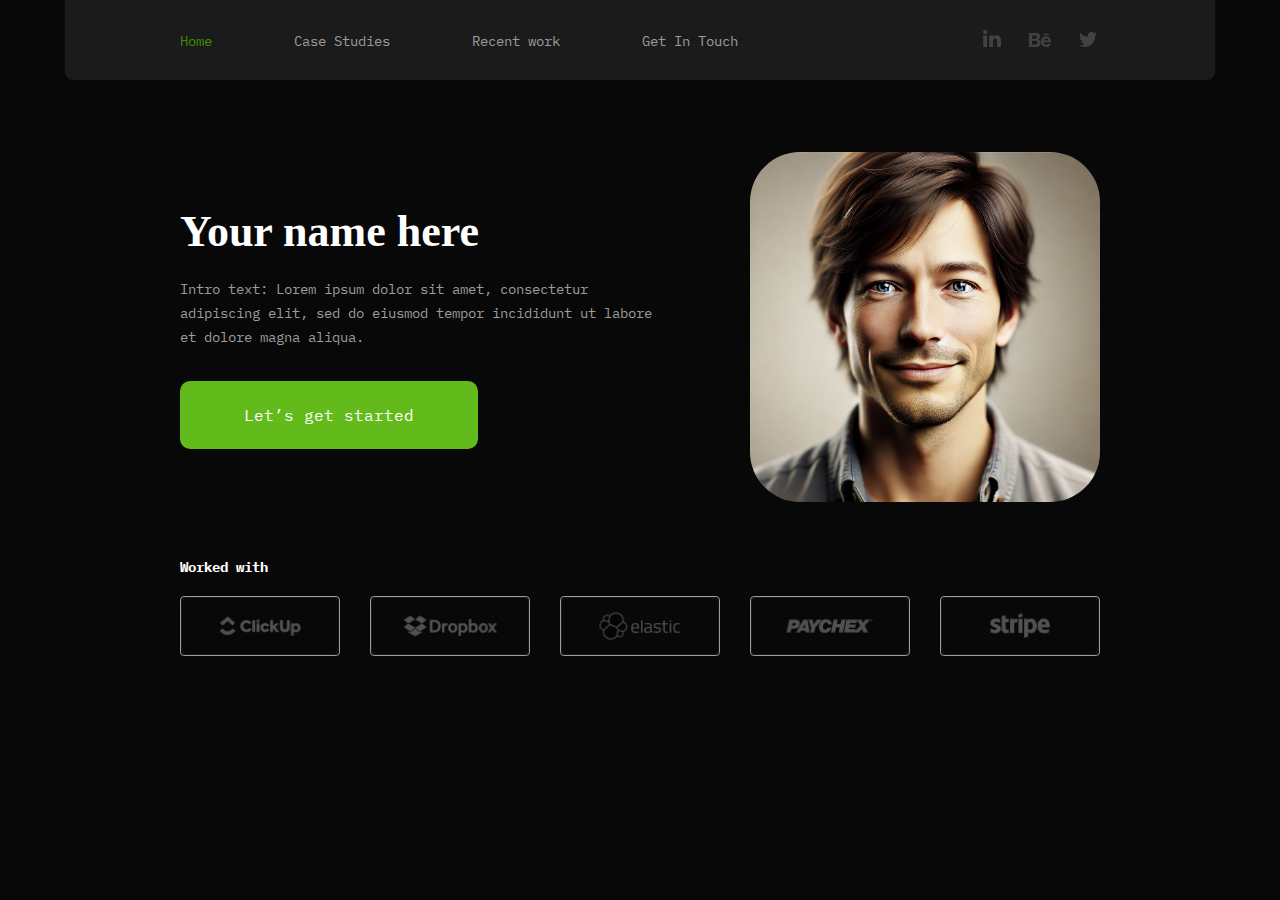
==== index.html @ a52c10e5 "img sorted" ====
<!DOCTYPE html>
<html lang="en">
  <head>
    <meta charset="UTF-8" />
    <meta name="viewport" content="width=device-width, initial-scale=1.0" />
    <title>Portfolio</title>
    <link rel="preconnect" href="https://fonts.googleapis.com" />
    <link rel="preconnect" href="https://fonts.gstatic.com" crossorigin />
    <link
      href="https://fonts.googleapis.com/css2?family=IBM+Plex+Mono:ital,wght@0,100;0,200;0,300;0,400;0,500;0,600;0,700;1,100;1,200;1,300;1,400;1,500;1,600;1,700&family=Raleway:ital,wght@0,100..900;1,100..900&display=swap"
      rel="stylesheet"
    />
    <link rel="stylesheet" href="./images/svg" />
    <link rel="stylesheet" href="./css/main.css" />
  </head>
  <body>
    <header class="noselect">
      <div class="container container--header">
        <nav class="header__navi">
          <a class="navi__item navi__item--active" href="">Home</a>
          <a class="navi__item" href="./case_studies.html">Case Studies</a>
          <a class="navi__item" href="./resent_work.html">Recent work</a>
          <a class="navi__item" id="modalNav">Get In Touch</a>
        </nav>
        <ul class="social__header">
          <li class="social__item">
            <a class="social__link" href="">
              <svg class="social__svg">
                <use href="./images/svg.svg#linkedin"></use>
              </svg>
            </a>
          </li>
          <li class="social__item">
            <a class="social__link" href="">
              <svg class="social__svg">
                <use href="./images/svg.svg#behance"></use>
              </svg>
            </a>
          </li>
          <li class="social__item">
            <a class="social__link" href="">
              <svg class="social__svg">
                <use href="./images/svg.svg#x"></use>
              </svg>
            </a>
          </li>
        </ul>
      </div>
    </header>
    <main>
      <section>
        <div class="container container--hero">
          <div class="hero__info">
            <h1 class="hero__title">Your name here</h1>
            <p class="hero__text">
              Intro text: Lorem ipsum dolor sit amet, consectetur adipiscing
              elit, sed do eiusmod tempor incididunt ut labore et dolore magna
              aliqua.
            </p>
            <button class="button hero__button">Let’s get started</button>
          </div>
          <img
            class="hero__img"
            src="./images/./portfolio/portfolio_pic.webp"
            alt="portfolio pictures"
          />
        </div>
      </section>
      <section class="partnerships">
        <div class="container container--partnerships">
          <h2 class="partnerships__title">Worked with</h2>
          <ul class="partnerships__list">
            <li class="partnerships__items">
              <a class="partnerships__link" href="">
                <img
                  class="partnerships__logos"
                  src="./images/partnerships_logos/Clickup.png"
                  alt="ClickUp"
                />
              </a>
            </li>
            <li class="partnerships__items">
              <a href="">
                <img
                  class="partnerships__logos"
                  src="./images/partnerships_logos/Dropbox.png"
                  alt="Dropbox"
                />
              </a>
            </li>
            <li class="partnerships__items">
              <a href="">
                <img
                  class="partnerships__logos"
                  src="./images/partnerships_logos/Elastic.png"
                  alt="Elastic"
                />
              </a>
            </li>
            <li class="partnerships__items">
              <a href="">
                <img
                  class="partnerships__logos"
                  src="./images/partnerships_logos/Paychex.png"
                  alt="Paychex"
                />
              </a>
            </li>
            <li class="partnerships__items">
              <a href="">
                <img
                  class="partnerships__logos"
                  src="./images/partnerships_logos/Stripe.png"
                  alt="Stripe"
                />
              </a>
            </li>
          </ul>
        </div>
      </section>
    </main>

    <div class="modal__backdrop noselect">
      <div class="modal__window">
        <button class="modal__close" id="modalClose">
          <svg class="modal__close__svg">
            <use href="./images/svg.svg#icon_close"></use>
          </svg>
        </button>
        <h2 class="modal__title">Get in Touch</h2>
        <form class="modal__form">
          <label class="modal__field" for="Name">
            <span class="modal__window__subtille">Name</span>

            <input
              class="modal__field__text"
              type="text"
              placeholder="please enter your name"
              required
            />
          </label>
          <label class="modal__field" for="Email">
            <span class="modal__window__subtille">Email</span>
            <input
              class="modal__field__text"
              type="email"
              placeholder="please enter your email"
              required
            />
          </label>
          <label class="modal__field" for="Mobile">
            <span class="modal__window__subtille">Mobile</span>
            <input
              class="modal__field__text"
              type="tel"
              pattern="[0-9]{3}-[0-9]{3}-[0-9]{4}"
              placeholder="please enter your mobil"
              required
            />
          </label>
          <label class="modal__field" for="Message">
            <span class="modal__window__subtille">Message</span>
            <textarea
              class="modal__field__message"
              name="Message"
              rows="5"
              placeholder="message"
            ></textarea>
          </label>

          <div class="modal__buttons">
            <button class="button modal__buttons__close" type="button">
              Close
            </button>
            <button class="button modal__buttons__submit" type="submit">
              Submit
              <svg class="submit__svg">
                <use href="./images/svg.svg#icon_submit"></use>
              </svg>
            </button>
          </div>
        </form>
      </div>
    </div>

    <script src="./js/modal-window.js"></script>
  </body>
</html>
---- css/main.css ----
* {
  font-family: var(--main-font);
  margin: 0;
  padding: 0;
  box-sizing: border-box;
}

body {
  background-color: #080808;
  margin: 0;
}

ol,
ul {
  margin: 0;
  padding: 0;
  list-style: none;
}

h1,
h2,
h3,
h4,
h5,
h6,
p {
  margin-top: 0;
  margin-bottom: 0;
}

img {
  display: block;
}

a {
  text-decoration: none;
}

main {
  display: flex;
  flex-direction: column;
  justify-content: flex-start;
  min-height: 100vh;
}

:root {
  --main-font: "IBM Plex Mono", regular;
  --greylish: #9c9c9c;
  --whitelish: #fff;
  --greenish: #3f8e00;
}

.button {
  font-size: 16px;
  color: var(--whitelish);
  background-color: #62ba1b;
  cursor: pointer;
  border-radius: 10px;
  border: none;
  padding: 24px 64px;
  transition: background-color 0, 3s, transform 0, 3s;
}
.button:hover {
  transform: scale(1.05);
  box-shadow: 0 4px 15px rgba(0, 0, 0, 0.3);
}

.modal__buttons__close {
  background-color: var(--greylish);
  padding: 12px 34px;
}

.modal__buttons__submit {
  padding: 12px 34px;
  margin-left: 20px;
}

.modal__close {
  position: absolute;
  top: 0;
  right: 0;
  margin-right: 20px;
  margin-top: 20px;
  background-color: transparent;
  width: 20px;
  height: 20px;
  cursor: pointer;
  line-height: 0;
  padding: 0;
  border: none;
}
.modal__close:hover {
  transform: scale(1.1);
}

header {
  position: fixed;
  background-color: #1b1b1b;
  border-radius: 0 0 8px 8px;
  padding: 26px 0 26px;
  width: 1150px;
  top: 0;
  left: 50%;
  transform: translateX(-50%);
}

.navi__item {
  color: var(--greylish);
  font-size: 14px;
  cursor: pointer;
}
.navi__item--active {
  color: var(--greenish);
}
.navi__item:hover, .navi__item:active {
  color: var(--greenish);
}
.navi__item:not(:last-child) {
  margin-right: 72px;
}

.social__header {
  display: flex;
  justify-content: center;
  align-items: center;
}

.social__item:not(:last-child) {
  margin-right: 24px;
}

.social__link {
  width: 100%;
  height: 100%;
}

.social__svg {
  width: 24px;
  height: 24px;
  fill: var(--greylish);
  opacity: 0.3;
}
.social__svg:hover {
  fill: var(--greenish);
  opacity: 1;
}

.hero__info {
  align-content: center;
  width: 492px;
}

.hero__title {
  font-family: "Relawey";
  font-size: 44px;
  color: #ffffff;
  margin-bottom: 20px;
}

.hero__text {
  font-size: 14px;
  line-height: 24px;
  color: var(--greylish);
  margin-bottom: 32px;
}

.hero__img {
  width: 350px;
  height: 350px;
  border-radius: 50px;
}

.partnerships__list {
  display: flex;
  margin: 0;
  padding: 0;
}

.partnerships__title {
  font-size: 14px;
  color: var(--whitelish);
  margin-bottom: 20px;
}

.partnerships__logos {
  width: 160px;
  height: 60px;
  border: 1px solid var(--greylish);
  border-radius: 4px;
}
.partnerships__logos:hover {
  border: 1px solid var(--greenish);
}

.partnerships__items {
  margin-right: 30px;
}
.partnerships__items:last-child {
  margin-right: 0px;
}

.experience__title {
  font-size: 34px;
  text-align: center;
  color: var(--whitelish);
  margin: 10px 0 24px;
}

.experience__box {
  display: flex;
  justify-content: space-between;
}

.experience__work {
  display: flex;
  flex-direction: column;
  width: 100%;
  padding: 24px 24px 40px 24px;
}

.work__title {
  font-family: "IBM Plex Mono";
  font-size: 24px;
  color: var(--whitelish);
  margin-bottom: 40px;
  padding-left: -4px;
}

.work__link {
  display: flex;
  justify-content: space-between;
  align-items: center;
  width: 100%;
  height: 20px;
  font-family: "IBM Plex Mono";
  font-size: 14px;
  line-height: 24px;
  color: var(--greylish);
}
.work__link:hover .work__link__span {
  color: var(--greenish);
}

.work__list:not(:last-child) {
  margin-bottom: 40px;
}

.work__link__span {
  padding-left: 8px;
  padding-right: 10px;
}

.work__line {
  flex-grow: 1;
  border-bottom: 0.5px dashed var(--whitelish);
  margin: 0 10px;
}

.experience__education {
  display: flex;
  flex-direction: column;
  width: 100%;
  padding: 24px 24px 40px 24px;
}

.education__title {
  font-family: "IBM Plex Mono";
  font-size: 24px;
  color: var(--whitelish);
  margin-bottom: 40px;
  padding-left: -4px;
}

.education__link {
  display: flex;
  justify-content: space-between;
  align-items: center;
  width: 100%;
  height: 20px;
  font-family: "IBM Plex Mono";
  font-size: 16px;
  line-height: 24px;
  color: var(--greylish);
}
.education__link:not(:last-child) {
  margin-bottom: 40px;
}
.education__link:hover .education__link__span {
  color: var(--greenish);
}

.education__list:not(:last-child) {
  margin-bottom: 40px;
}

.education__link__span {
  padding-left: 8px;
  padding-right: 10px;
}

.education__line {
  flex-grow: 1;
  border-bottom: 0.5px dashed var(--whitelish);
  margin: 0 10px;
}

.project__title {
  font-family: "Ralewey";
  display: flex;
  justify-content: center;
  font-size: 34px;
  color: #ffffff;
  margin-bottom: 24px;
}

.project__text {
  font-size: 14px;
  color: var(--greylish);
  text-align: center;
  width: 570px;
  margin: 0 auto;
  margin-bottom: 28px;
}

.project__info {
  position: relative;
  display: flex;
  justify-content: center;
  align-items: center;
}

.project_list {
  display: flex;
  justify-content: space-between;
  width: 760px;
  margin: 0 20px;
}

.project__scroll {
  border: none;
  cursor: pointer;
  background-color: transparent;
  width: 40px;
  height: 40px;
}
.project__scroll:hover {
  transform: scale(1.2);
}

.scroll_left__svg {
  width: 40px;
  height: 40px;
}

.scroll_left__link {
  width: 100%;
  height: 100%;
}

.project__card {
  border: 2px solid var(--greylish);
  border-radius: 12px;
}
.project__card:hover {
  transform: scale(1.05);
}

.card__img {
  width: 240px;
  height: 172px;
  border-radius: 10px;
}

.card__info {
  padding: 16px 0 12px;
  text-align: center;
}

.card__title {
  display: flex;
  justify-content: center;
  font-size: 20px;
  color: var(--whitelish);
  margin-bottom: 16px;
}

.card__link {
  font-size: 14px;
  color: var(--whitelish);
  background-color: var(--greenish);
  border: none;
  border-radius: 4px;
  cursor: pointer;
  width: 140px;
  padding: 10px 14px;
}
.card__link:hover {
  transform: scale(1.05);
}

.scroll_right__svg {
  width: 40px;
  height: 40px;
}

.scroll_right__link {
  width: 100%;
  height: 100%;
}

.modal__backdrop {
  position: fixed;
  top: 0;
  display: flex;
  justify-content: center;
  align-items: center;
  width: 100vw;
  height: 100vh;
  z-index: 100;
  overflow-y: auto;
  opacity: 0;
  visibility: hidden;
  transition: opacity 0.2s, visibility 0.2s;
  background-color: rgba(0, 0, 0, 0.2);
}

.open {
  visibility: visible;
  opacity: 1;
}

.modal__window {
  position: relative;
  width: 508px;
  padding: 24px 40px;
  background-color: #1b1b1b;
  border-radius: 20px;
  transform: scale(0);
  transition: transform ease-in-out 0.2s;
}

.open .modal__window {
  transform: scale(1);
}

.modal__title {
  font-family: "ralewey";
  font-size: 34px;
  color: var(--whitelish);
  text-align: center;
  margin-bottom: 8px;
}

.modal__close__svg {
  width: 20px;
  height: 20px;
}

.modal__form {
  display: flex;
  flex-direction: column;
}

.modal__field {
  display: flex;
  flex-direction: column;
  color: var(--greylish);
}
.modal__field:not(:last-child) {
  margin-bottom: 20px;
}

.modal__window__subtille {
  font-family: monospace;
  font-size: 12px;
  padding-left: 8px;
  padding-bottom: 4px;
}

.modal__field__text {
  background-color: var(--whitelish);
  border-radius: 10px;
  border: none;
  outline: none;
  padding: 10px 12px 10px;
}
.modal__field__text:focus {
  border: none;
  outline: none;
}
.modal__field__text::placeholder {
  font-family: monospace;
  font-size: 12px;
  border: none;
}

.modal__field__message {
  resize: none;
  overflow: hidden;
  border: none;
  outline: none;
  border-radius: 10px;
  padding-left: 12px;
  padding-top: 12px;
  min-height: 160px;
  overflow-y: auto;
}
.modal__field__message::placeholder {
  border: none;
  outline: none;
  font-family: monospace;
  font-size: 12px;
  color: var(--greylish);
}

.modal__buttons {
  display: flex;
  justify-content: flex-end;
}

.submit__svg {
  width: 5px;
  height: 10px;
}

.container {
  width: 960px;
  margin: 0 auto;
  padding: 0 20px;
}
.container--header {
  display: flex;
  justify-content: space-between;
  align-items: center;
}
.container--hero {
  display: flex;
  justify-content: space-between;
  padding-top: 152px;
}
.container--partnerships {
  padding-top: 56px;
}
.container--experience {
  display: flex;
  flex-direction: column;
  padding-top: 110px;
}
.container--project {
  display: flex;
  flex-direction: column;
  padding-top: 120px;
}

.noselect {
  -webkit-touch-callout: none; /* iOS Safari */
  -webkit-user-select: none; /* Safari */
  -khtml-user-select: none; /* Konqueror HTML */
  -moz-user-select: none; /* Old versions of Firefox */
  -ms-user-select: none; /* Internet Explorer/Edge */
  user-select: none; /* Non-prefixed version, currently
                 supported by Chrome, Edge, Opera and Firefox */
}/*# sourceMappingURL=main.css.map */
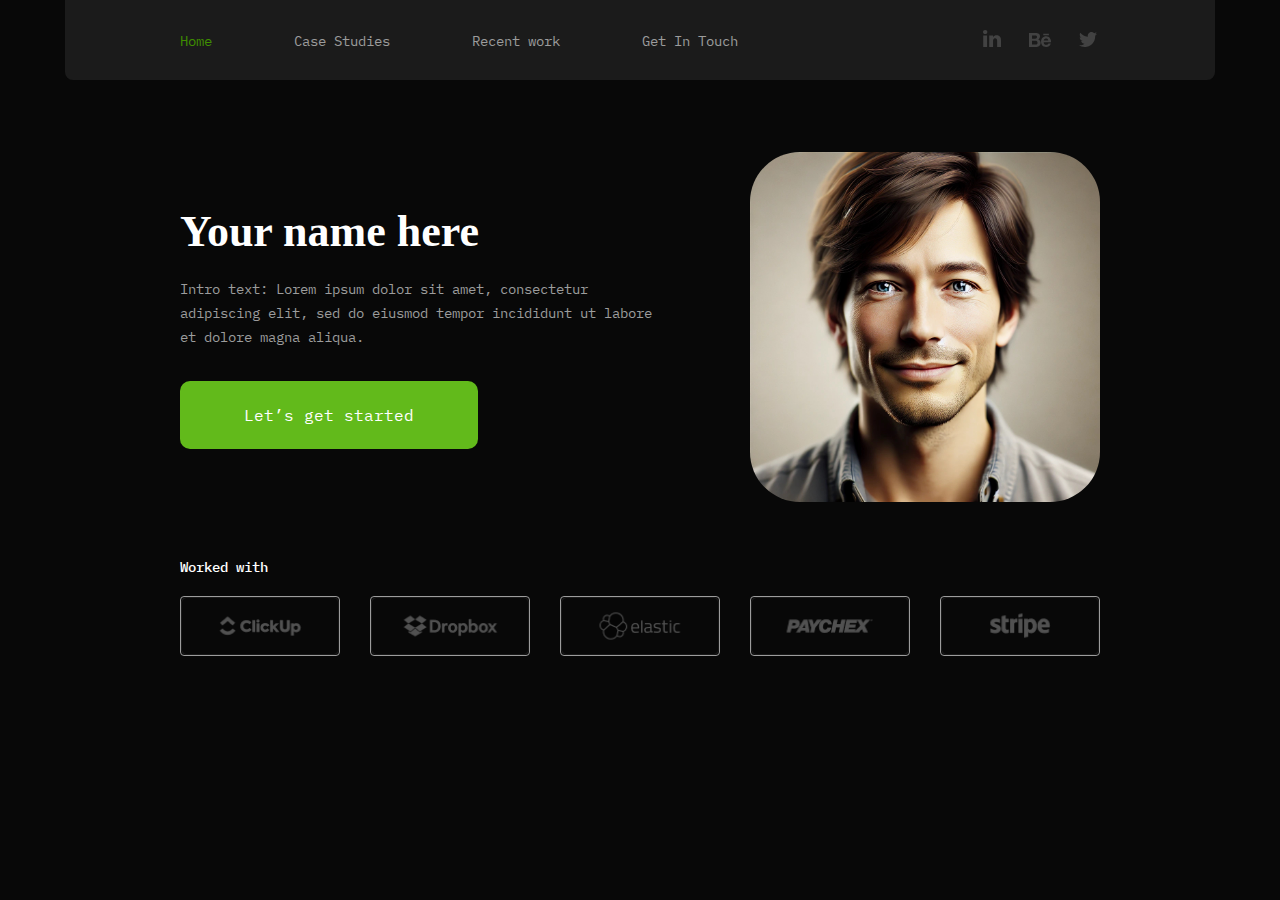
==== commit 02de2dca: "bug fixed" ====
--- a/index.html
+++ b/index.html
@@ -122,7 +122,7 @@
 
     <div class="modal__backdrop noselect">
       <div class="modal__window">
-        <button class="modal__close" id="modalClose">
+        <button class="modal__close__cross" id="modalClose">
           <svg class="modal__close__svg">
             <use href="./images/svg.svg#icon_close"></use>
           </svg>
@@ -174,7 +174,7 @@
             </button>
             <button class="button modal__buttons__submit" type="submit">
               Submit
-              <svg class="submit__svg">
+              <svg class="modal__buttons__submit__svg">
                 <use href="./images/svg.svg#icon_submit"></use>
               </svg>
             </button>
@@ -182,7 +182,6 @@
         </form>
       </div>
     </div>
-
-    <script src="./js/modal-window.js"></script>
   </body>
+  <script src="./js/modal-window.js"></script>
 </html>
--- a/css/main.css
+++ b/css/main.css
@@ -1,5 +1,5 @@
 * {
-  font-family: var(--main-font);
+  font-family: "IBM Plex Mono";
   margin: 0;
   padding: 0;
   box-sizing: border-box;
@@ -44,15 +44,16 @@
 }
 
 :root {
-  --main-font: "IBM Plex Mono", regular;
-  --greylish: #9c9c9c;
-  --whitelish: #fff;
+  --secondary-font: "Ralewey";
+  --greyish: #9c9c9c;
+  --whiteish: #fff;
   --greenish: #3f8e00;
 }
 
 .button {
   font-size: 16px;
-  color: var(--whitelish);
+  font-weight: 400;
+  color: var(--whiteish);
   background-color: #62ba1b;
   cursor: pointer;
   border-radius: 10px;
@@ -66,7 +67,7 @@
 }
 
 .modal__buttons__close {
-  background-color: var(--greylish);
+  background-color: var(--greyish);
   padding: 12px 34px;
 }
 
@@ -75,7 +76,7 @@
   margin-left: 20px;
 }
 
-.modal__close {
+.modal__close__cross {
   position: absolute;
   top: 0;
   right: 0;
@@ -89,7 +90,7 @@
   padding: 0;
   border: none;
 }
-.modal__close:hover {
+.modal__close__cross:hover {
   transform: scale(1.1);
 }
 
@@ -105,8 +106,9 @@
 }
 
 .navi__item {
-  color: var(--greylish);
+  color: var(--greyish);
   font-size: 14px;
+  font-weight: 400;
   cursor: pointer;
 }
 .navi__item--active {
@@ -124,20 +126,17 @@
   justify-content: center;
   align-items: center;
 }
-
 .social__item:not(:last-child) {
   margin-right: 24px;
 }
-
 .social__link {
   width: 100%;
   height: 100%;
 }
-
 .social__svg {
   width: 24px;
   height: 24px;
-  fill: var(--greylish);
+  fill: var(--greyish);
   opacity: 0.3;
 }
 .social__svg:hover {
@@ -149,21 +148,20 @@
   align-content: center;
   width: 492px;
 }
-
 .hero__title {
   font-family: "Relawey";
   font-size: 44px;
-  color: #ffffff;
+  font-weight: 700;
+  color: var(--whiteish);
   margin-bottom: 20px;
 }
-
 .hero__text {
   font-size: 14px;
+  font-weight: 400;
   line-height: 24px;
-  color: var(--greylish);
+  color: var(--greyish);
   margin-bottom: 32px;
 }
-
 .hero__img {
   width: 350px;
   height: 350px;
@@ -175,23 +173,21 @@
   margin: 0;
   padding: 0;
 }
-
 .partnerships__title {
   font-size: 14px;
-  color: var(--whitelish);
+  font-weight: 500;
+  color: var(--whiteish);
   margin-bottom: 20px;
 }
-
 .partnerships__logos {
   width: 160px;
   height: 60px;
-  border: 1px solid var(--greylish);
+  border: 1px solid var(--greyish);
   border-radius: 4px;
 }
 .partnerships__logos:hover {
   border: 1px solid var(--greenish);
 }
-
 .partnerships__items {
   margin-right: 30px;
 }
@@ -201,86 +197,79 @@
 
 .experience__title {
   font-size: 34px;
+  font-weight: 700;
   text-align: center;
-  color: var(--whitelish);
+  color: var(--whiteish);
   margin: 10px 0 24px;
 }
-
 .experience__box {
   display: flex;
   justify-content: space-between;
 }
-
 .experience__work {
   display: flex;
   flex-direction: column;
   width: 100%;
   padding: 24px 24px 40px 24px;
 }
+.experience__education {
+  display: flex;
+  flex-direction: column;
+  width: 100%;
+  padding: 24px 24px 40px 24px;
+}
 
 .work__title {
-  font-family: "IBM Plex Mono";
   font-size: 24px;
-  color: var(--whitelish);
+  font-weight: 500;
+  color: var(--whiteish);
   margin-bottom: 40px;
   padding-left: -4px;
 }
-
 .work__link {
   display: flex;
   justify-content: space-between;
   align-items: center;
   width: 100%;
   height: 20px;
-  font-family: "IBM Plex Mono";
+  font-weight: 400;
   font-size: 14px;
   line-height: 24px;
-  color: var(--greylish);
+  color: var(--greyish);
 }
 .work__link:hover .work__link__span {
   color: var(--greenish);
 }
-
 .work__list:not(:last-child) {
   margin-bottom: 40px;
 }
-
 .work__link__span {
   padding-left: 8px;
   padding-right: 10px;
 }
-
 .work__line {
   flex-grow: 1;
-  border-bottom: 0.5px dashed var(--whitelish);
+  border-bottom: 0.5px dashed var(--whiteish);
   margin: 0 10px;
 }
 
-.experience__education {
-  display: flex;
-  flex-direction: column;
-  width: 100%;
-  padding: 24px 24px 40px 24px;
-}
-
 .education__title {
-  font-family: "IBM Plex Mono";
   font-size: 24px;
-  color: var(--whitelish);
+  font-weight: 500;
+  color: var(--whiteish);
   margin-bottom: 40px;
   padding-left: -4px;
 }
-
 .education__link {
   display: flex;
   justify-content: space-between;
   align-items: center;
   width: 100%;
   height: 20px;
-  font-family: "IBM Plex Mono";
+  font-weight: 400;
   font-size: 16px;
   line-height: 24px;
-  color: var(--greylish);
+  color: var(--greyish);
 }
 .education__link:not(:last-child) {
   margin-bottom: 40px;
@@ -288,54 +277,49 @@
 .education__link:hover .education__link__span {
   color: var(--greenish);
 }
-
 .education__list:not(:last-child) {
   margin-bottom: 40px;
 }
-
 .education__link__span {
   padding-left: 8px;
   padding-right: 10px;
 }
-
 .education__line {
   flex-grow: 1;
-  border-bottom: 0.5px dashed var(--whitelish);
+  border-bottom: 0.5px dashed var(--whiteish);
   margin: 0 10px;
 }
 
 .project__title {
-  font-family: "Ralewey";
+  font-family: var(--secondary-fon);
   display: flex;
   justify-content: center;
   font-size: 34px;
-  color: #ffffff;
+  font-weight: 500;
+  color: var(--whiteish);
   margin-bottom: 24px;
 }
-
 .project__text {
   font-size: 14px;
-  color: var(--greylish);
+  font-weight: 400;
+  color: var(--greyish);
   text-align: center;
   width: 570px;
   margin: 0 auto;
   margin-bottom: 28px;
 }
-
 .project__info {
   position: relative;
   display: flex;
   justify-content: center;
   align-items: center;
 }
-
 .project_list {
   display: flex;
   justify-content: space-between;
   width: 760px;
   margin: 0 20px;
 }
-
 .project__scroll {
   border: none;
   cursor: pointer;
@@ -346,47 +330,34 @@
 .project__scroll:hover {
   transform: scale(1.2);
 }
-
-.scroll_left__svg {
-  width: 40px;
-  height: 40px;
-}
-
-.scroll_left__link {
-  width: 100%;
-  height: 100%;
-}
-
 .project__card {
-  border: 2px solid var(--greylish);
+  border: 2px solid var(--greyish);
   border-radius: 12px;
 }
 .project__card:hover {
   transform: scale(1.05);
 }
-
-.card__img {
+.project__card__img {
   width: 240px;
   height: 172px;
   border-radius: 10px;
 }
-
-.card__info {
+.project__card__info {
   padding: 16px 0 12px;
   text-align: center;
 }
-
-.card__title {
+.project__card__title {
   display: flex;
   justify-content: center;
   font-size: 20px;
-  color: var(--whitelish);
+  font-weight: 500;
+  color: var(--whiteish);
   margin-bottom: 16px;
 }
-
-.card__link {
+.project__card__link {
   font-size: 14px;
-  color: var(--whitelish);
+  font-weight: 400;
+  color: var(--whiteish);
   background-color: var(--greenish);
   border: none;
   border-radius: 4px;
@@ -394,18 +365,16 @@
   width: 140px;
   padding: 10px 14px;
 }
-.card__link:hover {
+.project__card__link:hover {
   transform: scale(1.05);
 }
-
-.scroll_right__svg {
+.project__scroll {
+  width: 100%;
+  height: 100%;
+}
+.project__scroll__svg {
   width: 40px;
   height: 40px;
-}
-
-.scroll_right__link {
-  width: 100%;
-  height: 100%;
 }
 
 .modal__backdrop {
@@ -423,12 +392,6 @@
   transition: opacity 0.2s, visibility 0.2s;
   background-color: rgba(0, 0, 0, 0.2);
 }
-
-.open {
-  visibility: visible;
-  opacity: 1;
-}
-
 .modal__window {
   position: relative;
   width: 508px;
@@ -438,47 +401,39 @@
   transform: scale(0);
   transition: transform ease-in-out 0.2s;
 }
-
-.open .modal__window {
-  transform: scale(1);
-}
-
 .modal__title {
-  font-family: "ralewey";
+  font-family: var(--secondary-font);
   font-size: 34px;
-  color: var(--whitelish);
+  font-weight: 500;
+  color: var(--whiteish);
   text-align: center;
   margin-bottom: 8px;
 }
-
 .modal__close__svg {
   width: 20px;
   height: 20px;
 }
-
 .modal__form {
   display: flex;
   flex-direction: column;
 }
-
 .modal__field {
   display: flex;
   flex-direction: column;
-  color: var(--greylish);
+  color: var(--greyish);
 }
 .modal__field:not(:last-child) {
   margin-bottom: 20px;
 }
-
 .modal__window__subtille {
   font-family: monospace;
   font-size: 12px;
+  font-weight: 500;
   padding-left: 8px;
   padding-bottom: 4px;
 }
-
 .modal__field__text {
-  background-color: var(--whitelish);
+  background-color: var(--whiteish);
   border-radius: 10px;
   border: none;
   outline: none;
@@ -491,9 +446,9 @@
 .modal__field__text::placeholder {
   font-family: monospace;
   font-size: 12px;
-  border: none;
-}
-
+  font-weight: 400;
+  border: none;
+}
 .modal__field__message {
   resize: none;
   overflow: hidden;
@@ -510,17 +465,19 @@
   outline: none;
   font-family: monospace;
   font-size: 12px;
-  color: var(--greylish);
-}
-
+  font-weight: 400;
+  color: var(--greyish);
+}
 .modal__buttons {
   display: flex;
   justify-content: flex-end;
 }
-
-.submit__svg {
+.modal__buttons__submit__svg {
   width: 5px;
   height: 10px;
+}
+.is-open .modal__window {
+  transform: scale(1);
 }
 
 .container {
@@ -560,4 +517,9 @@
   -ms-user-select: none; /* Internet Explorer/Edge */
   user-select: none; /* Non-prefixed version, currently
                  supported by Chrome, Edge, Opera and Firefox */
+}
+
+.is-open {
+  visibility: visible;
+  opacity: 1;
 }/*# sourceMappingURL=main.css.map */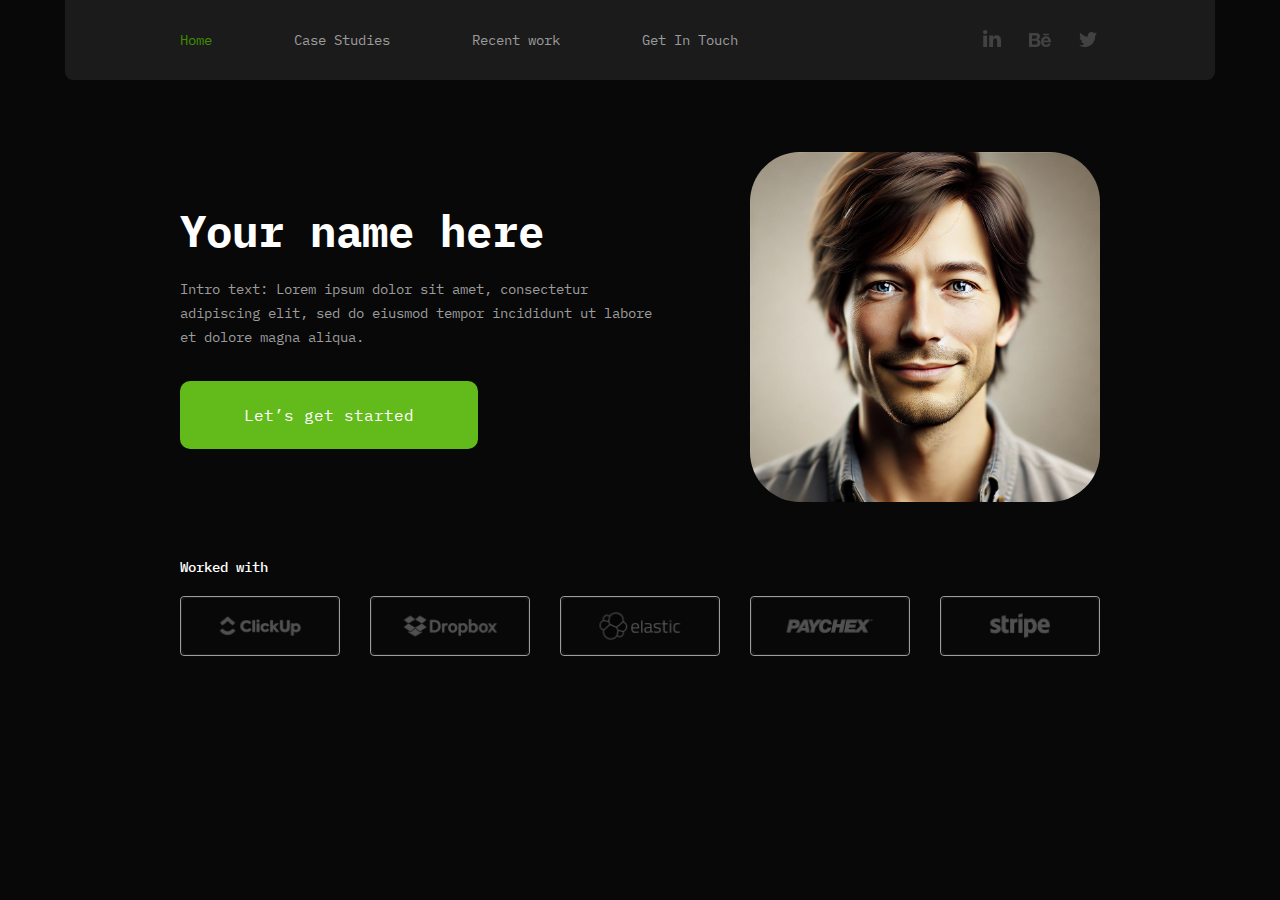
==== commit 33c1c1b9: "modalcross fixed" ====
--- a/index.html
+++ b/index.html
@@ -122,8 +122,8 @@
 
     <div class="modal__backdrop noselect">
       <div class="modal__window">
-        <button class="modal__close__cross" id="modalClose">
-          <svg class="modal__close__svg">
+        <button class="modal__cross" id="modalClose">
+          <svg class="modal__cross__svg">
             <use href="./images/svg.svg#icon_close"></use>
           </svg>
         </button>
--- a/css/main.css
+++ b/css/main.css
@@ -50,6 +50,24 @@
   --greenish: #3f8e00;
 }
 
+.project__card__img--project1 {
+  width: 240px;
+  height: 172px;
+  border-radius: 10px;
+}
+
+.project__card__img--project2 {
+  width: 240px;
+  height: 172px;
+  border-radius: 10px;
+}
+
+.project__card__img--project3 {
+  width: 240px;
+  height: 172px;
+  border-radius: 10px;
+}
+
 .button {
   font-size: 16px;
   font-weight: 400;
@@ -76,7 +94,7 @@
   margin-left: 20px;
 }
 
-.modal__close__cross {
+.modal__cross {
   position: absolute;
   top: 0;
   right: 0;
@@ -90,7 +108,7 @@
   padding: 0;
   border: none;
 }
-.modal__close__cross:hover {
+.modal__cross:hover {
   transform: scale(1.1);
 }
 
@@ -109,6 +127,7 @@
   color: var(--greyish);
   font-size: 14px;
   font-weight: 400;
+  line-height: 24px;
   cursor: pointer;
 }
 .navi__item--active {
@@ -149,15 +168,19 @@
   width: 492px;
 }
 .hero__title {
-  font-family: "Relawey";
+  font-family: var(--secodary-font);
   font-size: 44px;
   font-weight: 700;
+  line-height: 52px;
+  font-size: 44px;
+  font-weight: 700;
   color: var(--whiteish);
   margin-bottom: 20px;
 }
 .hero__text {
   font-size: 14px;
   font-weight: 400;
+  line-height: 24px;
   line-height: 24px;
   color: var(--greyish);
   margin-bottom: 32px;
@@ -176,6 +199,7 @@
 .partnerships__title {
   font-size: 14px;
   font-weight: 500;
+  line-height: 18px;
   color: var(--whiteish);
   margin-bottom: 20px;
 }
@@ -198,6 +222,7 @@
 .experience__title {
   font-size: 34px;
   font-weight: 700;
+  line-height: 52px;
   text-align: center;
   color: var(--whiteish);
   margin: 10px 0 24px;
@@ -220,6 +245,9 @@
 }
 
 .work__title {
+  font-size: 24px;
+  font-weight: 500;
+  line-height: 18px;
   font-size: 24px;
   font-weight: 500;
   color: var(--whiteish);
@@ -232,6 +260,9 @@
   align-items: center;
   width: 100%;
   height: 20px;
+  font-size: 14px;
+  font-weight: 400;
+  line-height: 24px;
   font-weight: 400;
   font-size: 14px;
   line-height: 24px;
@@ -256,6 +287,7 @@
 .education__title {
   font-size: 24px;
   font-weight: 500;
+  line-height: 18px;
   color: var(--whiteish);
   margin-bottom: 40px;
   padding-left: -4px;
@@ -266,8 +298,9 @@
   align-items: center;
   width: 100%;
   height: 20px;
-  font-weight: 400;
-  font-size: 16px;
+  font-size: 14px;
+  font-weight: 400;
+  line-height: 24px;
   line-height: 24px;
   color: var(--greyish);
 }
@@ -296,12 +329,14 @@
   justify-content: center;
   font-size: 34px;
   font-weight: 500;
+  line-height: 52px;
   color: var(--whiteish);
   margin-bottom: 24px;
 }
 .project__text {
   font-size: 14px;
   font-weight: 400;
+  line-height: 24px;
   color: var(--greyish);
   text-align: center;
   width: 570px;
@@ -311,10 +346,10 @@
 .project__info {
   position: relative;
   display: flex;
-  justify-content: center;
+  justify-content: space-between;
   align-items: center;
 }
-.project_list {
+.project__list {
   display: flex;
   justify-content: space-between;
   width: 760px;
@@ -330,6 +365,10 @@
 .project__scroll:hover {
   transform: scale(1.2);
 }
+.project__scroll__svg {
+  width: 40px;
+  height: 40px;
+}
 .project__card {
   border: 2px solid var(--greyish);
   border-radius: 12px;
@@ -337,11 +376,6 @@
 .project__card:hover {
   transform: scale(1.05);
 }
-.project__card__img {
-  width: 240px;
-  height: 172px;
-  border-radius: 10px;
-}
 .project__card__info {
   padding: 16px 0 12px;
   text-align: center;
@@ -351,12 +385,14 @@
   justify-content: center;
   font-size: 20px;
   font-weight: 500;
+  line-height: 18px;
   color: var(--whiteish);
   margin-bottom: 16px;
 }
 .project__card__link {
   font-size: 14px;
   font-weight: 400;
+  line-height: 24px;
   color: var(--whiteish);
   background-color: var(--greenish);
   border: none;
@@ -367,14 +403,6 @@
 }
 .project__card__link:hover {
   transform: scale(1.05);
-}
-.project__scroll {
-  width: 100%;
-  height: 100%;
-}
-.project__scroll__svg {
-  width: 40px;
-  height: 40px;
 }
 
 .modal__backdrop {
@@ -405,11 +433,12 @@
   font-family: var(--secondary-font);
   font-size: 34px;
   font-weight: 500;
+  line-height: 32px;
   color: var(--whiteish);
   text-align: center;
   margin-bottom: 8px;
 }
-.modal__close__svg {
+.modal__cross__svg {
   width: 20px;
   height: 20px;
 }
@@ -429,6 +458,7 @@
   font-family: monospace;
   font-size: 12px;
   font-weight: 500;
+  line-height: 18px;
   padding-left: 8px;
   padding-bottom: 4px;
 }
@@ -445,8 +475,9 @@
 }
 .modal__field__text::placeholder {
   font-family: monospace;
-  font-size: 12px;
-  font-weight: 400;
+  font-size: 14px;
+  font-weight: 400;
+  line-height: 18px;
   border: none;
 }
 .modal__field__message {
@@ -464,8 +495,9 @@
   border: none;
   outline: none;
   font-family: monospace;
-  font-size: 12px;
-  font-weight: 400;
+  font-size: 14px;
+  font-weight: 400;
+  line-height: 18px;
   color: var(--greyish);
 }
 .modal__buttons {
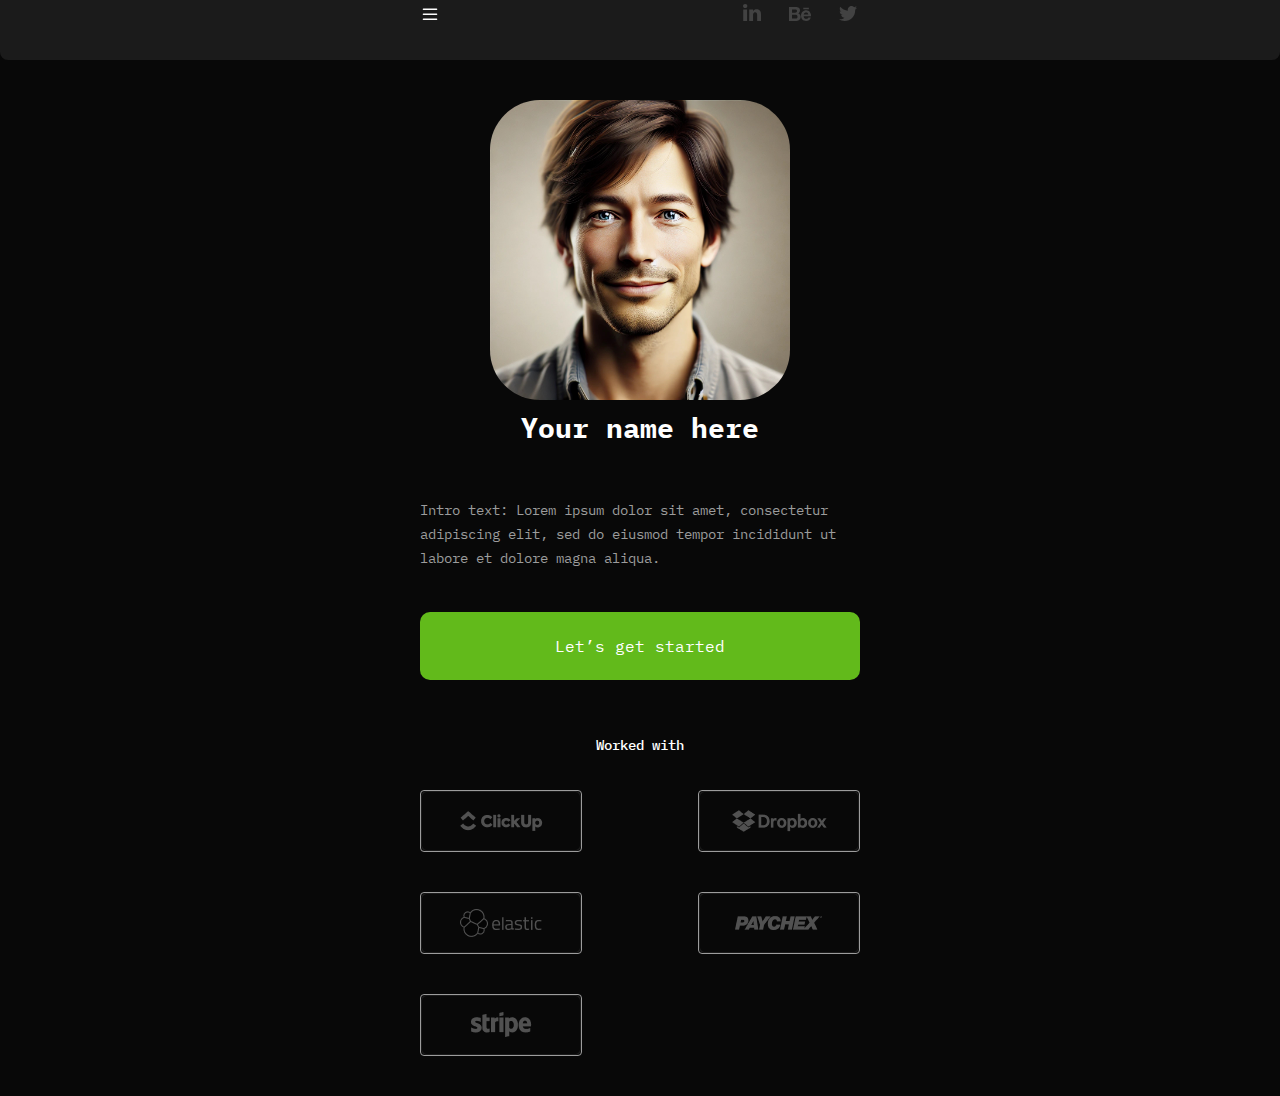
==== commit 2eacc514: "mobile" ====
--- a/index.html
+++ b/index.html
@@ -16,12 +16,18 @@
   <body>
     <header class="noselect">
       <div class="container container--header">
+        <button class="burger">
+          <svg class="burger__icon">
+            <use href="./images/svg.svg#menu_burger"></use>
+          </svg>
+        </button>
         <nav class="header__navi">
           <a class="navi__item navi__item--active" href="">Home</a>
           <a class="navi__item" href="./case_studies.html">Case Studies</a>
           <a class="navi__item" href="./resent_work.html">Recent work</a>
           <a class="navi__item" id="modalNav">Get In Touch</a>
         </nav>
+        <!-- <button id="themetoggle" class="theme-light">Theme Light</button> -->
         <ul class="social__header">
           <li class="social__item">
             <a class="social__link" href="">
@@ -184,4 +190,5 @@
     </div>
   </body>
   <script src="./js/modal-window.js"></script>
+  <script src="./js/theme.js"></script>
 </html>
--- a/css/main.css
+++ b/css/main.css
@@ -1,5 +1,5 @@
 * {
-  font-family: "IBM Plex Mono";
+  font-family: var(--main-font);
   margin: 0;
   padding: 0;
   box-sizing: border-box;
@@ -44,10 +44,12 @@
 }
 
 :root {
+  --main-font: "IBM Plex Mono";
   --secondary-font: "Ralewey";
   --greyish: #9c9c9c;
   --whiteish: #fff;
   --greenish: #3f8e00;
+  color-scheme: light;
 }
 
 .project__card__img--project1 {
@@ -113,44 +115,35 @@
 }
 
 header {
-  position: fixed;
+  height: 60px;
   background-color: #1b1b1b;
   border-radius: 0 0 8px 8px;
-  padding: 26px 0 26px;
-  width: 1150px;
-  top: 0;
-  left: 50%;
-  transform: translateX(-50%);
-}
-
-.navi__item {
-  color: var(--greyish);
-  font-size: 14px;
-  font-weight: 400;
-  line-height: 24px;
-  cursor: pointer;
-}
-.navi__item--active {
+}
+
+.header__navi {
+  display: none;
+}
+
+.burger {
+  background-color: transparent;
+  border: none;
+  width: 20px;
+  height: 20px;
+}
+.burger:hover, .burger:active {
   color: var(--greenish);
 }
-.navi__item:hover, .navi__item:active {
-  color: var(--greenish);
-}
-.navi__item:not(:last-child) {
-  margin-right: 72px;
+.burger__icon {
+  width: 20px;
+  height: 20px;
 }
 
 .social__header {
   display: flex;
-  justify-content: center;
   align-items: center;
 }
 .social__item:not(:last-child) {
   margin-right: 24px;
-}
-.social__link {
-  width: 100%;
-  height: 100%;
 }
 .social__svg {
   width: 24px;
@@ -164,18 +157,19 @@
 }
 
 .hero__info {
-  align-content: center;
-  width: 492px;
+  display: flex;
+  flex-direction: column;
+  justify-content: space-between;
+  order: 2;
+  height: 280px;
 }
 .hero__title {
+  text-align: center;
   font-family: var(--secodary-font);
-  font-size: 44px;
+  font-size: 28px;
   font-weight: 700;
-  line-height: 52px;
-  font-size: 44px;
-  font-weight: 700;
-  color: var(--whiteish);
-  margin-bottom: 20px;
+  line-height: 55px;
+  color: var(--whiteish);
 }
 .hero__text {
   font-size: 14px;
@@ -183,40 +177,42 @@
   line-height: 24px;
   line-height: 24px;
   color: var(--greyish);
-  margin-bottom: 32px;
 }
 .hero__img {
-  width: 350px;
-  height: 350px;
+  margin: 0 auto;
+  order: 1;
+  width: 300px;
+  height: 300px;
   border-radius: 50px;
 }
 
+.partnerships__title {
+  font-size: 14px;
+  font-weight: 500;
+  line-height: 18px;
+  color: var(--whiteish);
+  text-align: center;
+  margin-bottom: 36px;
+}
 .partnerships__list {
   display: flex;
-  margin: 0;
+  flex-wrap: wrap;
+  justify-content: space-between;
   padding: 0;
-}
-.partnerships__title {
-  font-size: 14px;
-  font-weight: 500;
-  line-height: 18px;
-  color: var(--whiteish);
-  margin-bottom: 20px;
+  margin-bottom: 40px;
+}
+.partnerships__items {
+  margin-bottom: 40px;
+}
+.partnerships__items:nth-last-child(-n+2) {
+  margin-bottom: 0;
 }
 .partnerships__logos {
-  width: 160px;
-  height: 60px;
   border: 1px solid var(--greyish);
   border-radius: 4px;
 }
 .partnerships__logos:hover {
   border: 1px solid var(--greenish);
-}
-.partnerships__items {
-  margin-right: 30px;
-}
-.partnerships__items:last-child {
-  margin-right: 0px;
 }
 
 .experience__title {
@@ -513,34 +509,36 @@
 }
 
 .container {
-  width: 960px;
+  max-width: 480px;
   margin: 0 auto;
   padding: 0 20px;
 }
+.container--hero {
+  display: flex;
+  flex-direction: column;
+  padding-top: 40px;
+}
 .container--header {
   display: flex;
   justify-content: space-between;
   align-items: center;
-}
-.container--hero {
-  display: flex;
-  justify-content: space-between;
-  padding-top: 152px;
 }
 .container--partnerships {
   padding-top: 56px;
 }
-.container--experience {
-  display: flex;
-  flex-direction: column;
-  padding-top: 110px;
-}
-.container--project {
-  display: flex;
-  flex-direction: column;
-  padding-top: 120px;
-}
-
+
+@media screen and (min-width: 768px) {
+  .container {
+    width: 768px;
+    margin: 0 auto;
+  }
+}
+@media screen and (min-width: 1200px) {
+  .container {
+    width: 1200px;
+    margin: 0 auto;
+  }
+}
 .noselect {
   -webkit-touch-callout: none; /* iOS Safari */
   -webkit-user-select: none; /* Safari */
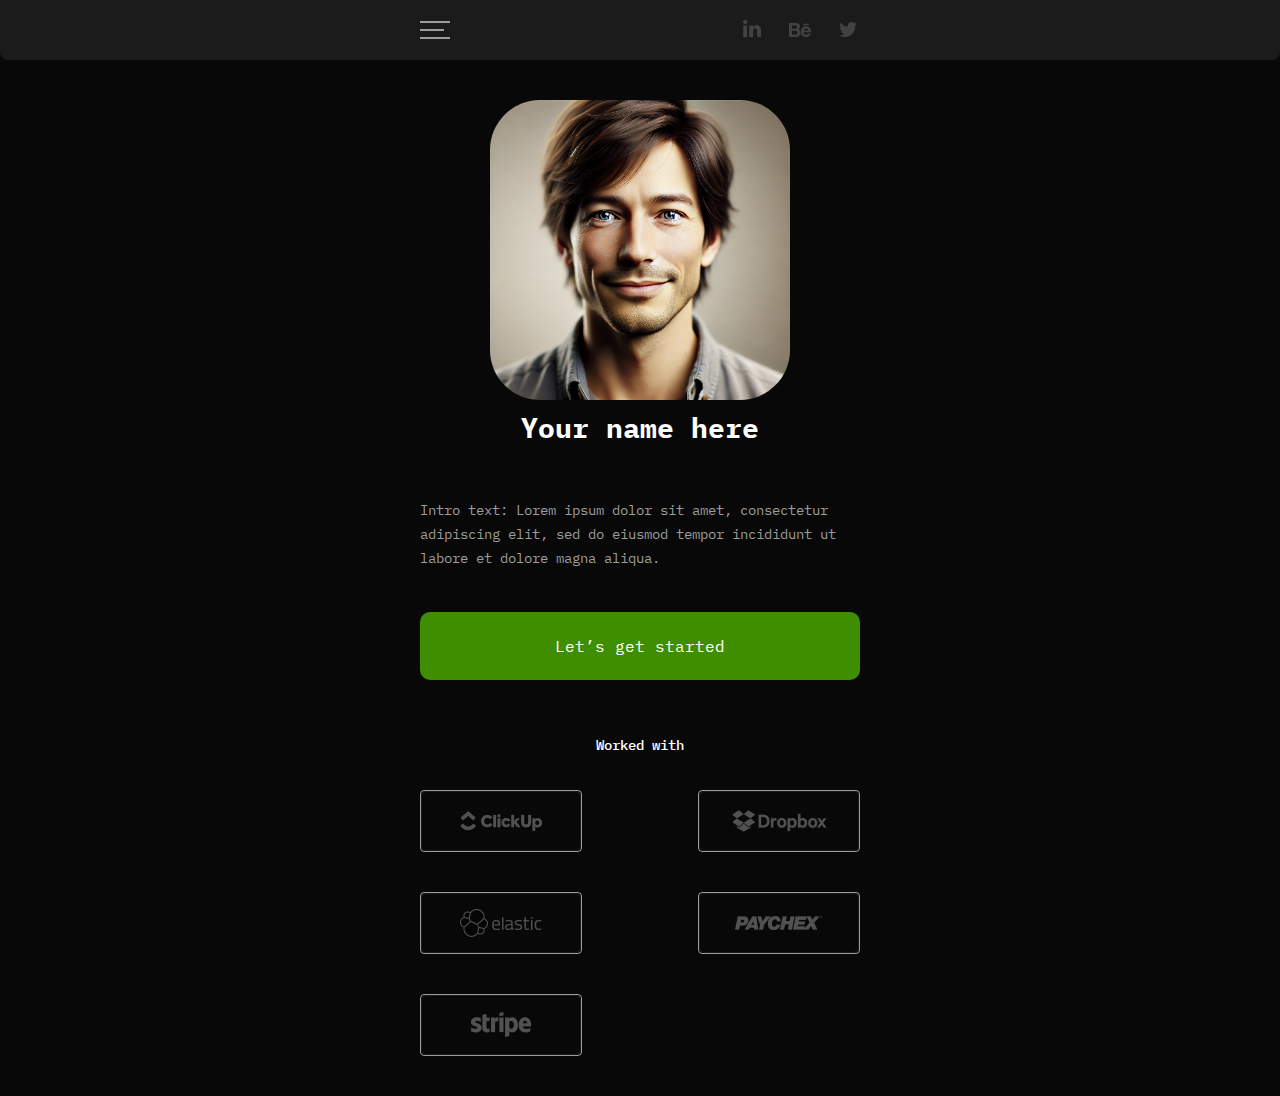
==== commit 22d9a4ca: "mobile done" ====
--- a/index.html
+++ b/index.html
@@ -1,194 +1,253 @@
 <!DOCTYPE html>
 <html lang="en">
-  <head>
-    <meta charset="UTF-8" />
-    <meta name="viewport" content="width=device-width, initial-scale=1.0" />
-    <title>Portfolio</title>
-    <link rel="preconnect" href="https://fonts.googleapis.com" />
-    <link rel="preconnect" href="https://fonts.gstatic.com" crossorigin />
-    <link
-      href="https://fonts.googleapis.com/css2?family=IBM+Plex+Mono:ital,wght@0,100;0,200;0,300;0,400;0,500;0,600;0,700;1,100;1,200;1,300;1,400;1,500;1,600;1,700&family=Raleway:ital,wght@0,100..900;1,100..900&display=swap"
-      rel="stylesheet"
-    />
-    <link rel="stylesheet" href="./images/svg" />
-    <link rel="stylesheet" href="./css/main.css" />
-  </head>
-  <body>
-    <header class="noselect">
-      <div class="container container--header">
-        <button class="burger">
-          <svg class="burger__icon">
-            <use href="./images/svg.svg#menu_burger"></use>
-          </svg>
-        </button>
-        <nav class="header__navi">
-          <a class="navi__item navi__item--active" href="">Home</a>
-          <a class="navi__item" href="./case_studies.html">Case Studies</a>
-          <a class="navi__item" href="./resent_work.html">Recent work</a>
-          <a class="navi__item" id="modalNav">Get In Touch</a>
-        </nav>
-        <!-- <button id="themetoggle" class="theme-light">Theme Light</button> -->
-        <ul class="social__header">
-          <li class="social__item">
-            <a class="social__link" href="">
-              <svg class="social__svg">
-                <use href="./images/svg.svg#linkedin"></use>
-              </svg>
-            </a>
-          </li>
-          <li class="social__item">
-            <a class="social__link" href="">
-              <svg class="social__svg">
-                <use href="./images/svg.svg#behance"></use>
-              </svg>
-            </a>
-          </li>
-          <li class="social__item">
-            <a class="social__link" href="">
-              <svg class="social__svg">
-                <use href="./images/svg.svg#x"></use>
-              </svg>
-            </a>
-          </li>
-        </ul>
-      </div>
-    </header>
-    <main>
-      <section>
-        <div class="container container--hero">
-          <div class="hero__info">
-            <h1 class="hero__title">Your name here</h1>
-            <p class="hero__text">
-              Intro text: Lorem ipsum dolor sit amet, consectetur adipiscing
-              elit, sed do eiusmod tempor incididunt ut labore et dolore magna
-              aliqua.
-            </p>
-            <button class="button hero__button">Let’s get started</button>
-          </div>
-          <img
-            class="hero__img"
-            src="./images/./portfolio/portfolio_pic.webp"
-            alt="portfolio pictures"
-          />
-        </div>
-      </section>
-      <section class="partnerships">
-        <div class="container container--partnerships">
-          <h2 class="partnerships__title">Worked with</h2>
-          <ul class="partnerships__list">
-            <li class="partnerships__items">
-              <a class="partnerships__link" href="">
-                <img
-                  class="partnerships__logos"
-                  src="./images/partnerships_logos/Clickup.png"
-                  alt="ClickUp"
-                />
-              </a>
-            </li>
-            <li class="partnerships__items">
-              <a href="">
-                <img
-                  class="partnerships__logos"
-                  src="./images/partnerships_logos/Dropbox.png"
-                  alt="Dropbox"
-                />
-              </a>
-            </li>
-            <li class="partnerships__items">
-              <a href="">
-                <img
-                  class="partnerships__logos"
-                  src="./images/partnerships_logos/Elastic.png"
-                  alt="Elastic"
-                />
-              </a>
-            </li>
-            <li class="partnerships__items">
-              <a href="">
-                <img
-                  class="partnerships__logos"
-                  src="./images/partnerships_logos/Paychex.png"
-                  alt="Paychex"
-                />
-              </a>
-            </li>
-            <li class="partnerships__items">
-              <a href="">
-                <img
-                  class="partnerships__logos"
-                  src="./images/partnerships_logos/Stripe.png"
-                  alt="Stripe"
-                />
-              </a>
-            </li>
-          </ul>
-        </div>
-      </section>
-    </main>
-
-    <div class="modal__backdrop noselect">
-      <div class="modal__window">
-        <button class="modal__cross" id="modalClose">
-          <svg class="modal__cross__svg">
-            <use href="./images/svg.svg#icon_close"></use>
-          </svg>
-        </button>
-        <h2 class="modal__title">Get in Touch</h2>
-        <form class="modal__form">
-          <label class="modal__field" for="Name">
-            <span class="modal__window__subtille">Name</span>
-
-            <input
-              class="modal__field__text"
-              type="text"
-              placeholder="please enter your name"
-              required
-            />
-          </label>
-          <label class="modal__field" for="Email">
-            <span class="modal__window__subtille">Email</span>
-            <input
-              class="modal__field__text"
-              type="email"
-              placeholder="please enter your email"
-              required
-            />
-          </label>
-          <label class="modal__field" for="Mobile">
-            <span class="modal__window__subtille">Mobile</span>
-            <input
-              class="modal__field__text"
-              type="tel"
-              pattern="[0-9]{3}-[0-9]{3}-[0-9]{4}"
-              placeholder="please enter your mobil"
-              required
-            />
-          </label>
-          <label class="modal__field" for="Message">
-            <span class="modal__window__subtille">Message</span>
-            <textarea
-              class="modal__field__message"
-              name="Message"
-              rows="5"
-              placeholder="message"
-            ></textarea>
-          </label>
-
-          <div class="modal__buttons">
-            <button class="button modal__buttons__close" type="button">
-              Close
-            </button>
-            <button class="button modal__buttons__submit" type="submit">
-              Submit
-              <svg class="modal__buttons__submit__svg">
-                <use href="./images/svg.svg#icon_submit"></use>
-              </svg>
-            </button>
-          </div>
-        </form>
-      </div>
-    </div>
-  </body>
-  <script src="./js/modal-window.js"></script>
-  <script src="./js/theme.js"></script>
+	<head>
+		<meta charset="UTF-8" />
+		<meta name="viewport" content="width=device-width, initial-scale=1.0" />
+		<title>Portfolio</title>
+		<link rel="preconnect" href="https://fonts.googleapis.com" />
+		<link rel="preconnect" href="https://fonts.gstatic.com" crossorigin />
+		<link
+			href="https://fonts.googleapis.com/css2?family=IBM+Plex+Mono:ital,wght@0,100;0,200;0,300;0,400;0,500;0,600;0,700;1,100;1,200;1,300;1,400;1,500;1,600;1,700&family=Raleway:ital,wght@0,100..900;1,100..900&display=swap"
+			rel="stylesheet"
+		/>
+		<link rel="stylesheet" href="./images/svg" />
+		<link rel="stylesheet" href="./css/main.css" />
+	</head>
+	<body>
+		<header class="noselect">
+			<div class="container container--header">
+				<!-- <button class="burger">
+					<svg class="burger__icon">
+						<use href="./images/svg.svg#menu_burger"></use>
+					</svg>
+				</button> -->
+				<button class="burger">
+					<span></span>
+				</button>
+				<nav class="header__navi">
+					<a class="navi__item navi__item--active" href="">Home</a>
+					<a class="navi__item" href="./case_studies.html">Case Studies</a>
+					<a class="navi__item" href="./resent_work.html">Recent work</a>
+					<a class="navi__item" id="modalNav">Get In Touch</a>
+				</nav>
+				<!-- <button id="themetoggle" class="theme-light">Theme Light</button> -->
+				<ul class="social__header">
+					<li class="social__item">
+						<a class="social__link" href="">
+							<svg class="social__svg">
+								<use href="./images/svg.svg#linkedin"></use>
+							</svg>
+						</a>
+					</li>
+					<li class="social__item">
+						<a class="social__link" href="">
+							<svg class="social__svg">
+								<use href="./images/svg.svg#behance"></use>
+							</svg>
+						</a>
+					</li>
+					<li class="social__item">
+						<a class="social__link" href="">
+							<svg class="social__svg">
+								<use href="./images/svg.svg#x"></use>
+							</svg>
+						</a>
+					</li>
+				</ul>
+			</div>
+		</header>
+		<main>
+			<section>
+				<div class="container container--hero">
+					<div class="hero__info">
+						<h1 class="hero__title">Your name here</h1>
+						<p class="hero__text">
+							Intro text: Lorem ipsum dolor sit amet, consectetur adipiscing
+							elit, sed do eiusmod tempor incididunt ut labore et dolore magna
+							aliqua.
+						</p>
+						<button class="button hero__button">Let’s get started</button>
+					</div>
+					<picture>
+						<source
+							media="(min-width:1200px)"
+							srcset="
+								./images/./portfolio/portfolio_pic.webp 1x,
+								./images/./portfolio/portfolio_pic.webp 2x
+							"
+							type="image/webp"
+						/>
+						<source
+							media="(min-width:1200px)"
+							srcset="
+								./images/./portfolio/portfolio_pic.webp 1x,
+								./images/./portfolio/portfolio_pic.webp 2x
+							"
+						/>
+
+						<source
+							media="(min-width:768px)"
+							srcset="
+								./images/./portfolio/portfolio_pic.webp 1x,
+								./images/./portfolio/portfolio_pic.webp 2x
+							"
+							type="image/webp"
+						/>
+						<source
+							media="(min-width:768px)"
+							srcset="
+								./images/./portfolio/portfolio_pic.webp 1x,
+								./images/./portfolio/portfolio_pic.webp 2x
+							"
+						/>
+
+						<source
+							media="(min-width:200px)"
+							srcset="
+								./images/./portfolio/portfolio_pic.webp 1x,
+								./images/./portfolio/portfolio_pic.webp 2x
+							"
+							type="image/webp"
+						/>
+						<source
+							media="(min-width:200px)"
+							srcset="
+								./images/./portfolio/portfolio_pic.webp 1x,
+								./images/./portfolio/portfolio_pic.webp 2x
+							"
+						/>
+
+						<img
+							class="hero__img"
+							src="./images/./portfolio/portfolio_pic.webp"
+							alt="portfolio pictures"
+						/>
+					</picture>
+					<!-- <img
+						class="hero__img"
+						src="./images/./portfolio/portfolio_pic.webp"
+						alt="portfolio pictures"
+					/> -->
+				</div>
+			</section>
+			<section class="partnerships">
+				<div class="container container--partnerships">
+					<h2 class="partnerships__title">Worked with</h2>
+					<ul class="partnerships__list">
+						<li class="partnerships__items">
+							<a class="partnerships__link" href="">
+								<img
+									class="partnerships__logos"
+									src="./images/partnerships_logos/Clickup.png"
+									alt="ClickUp"
+								/>
+							</a>
+						</li>
+						<li class="partnerships__items">
+							<a href="">
+								<img
+									class="partnerships__logos"
+									src="./images/partnerships_logos/Dropbox.png"
+									alt="Dropbox"
+								/>
+							</a>
+						</li>
+						<li class="partnerships__items">
+							<a href="">
+								<img
+									class="partnerships__logos"
+									src="./images/partnerships_logos/Elastic.png"
+									alt="Elastic"
+								/>
+							</a>
+						</li>
+						<li class="partnerships__items">
+							<a href="">
+								<img
+									class="partnerships__logos"
+									src="./images/partnerships_logos/Paychex.png"
+									alt="Paychex"
+								/>
+							</a>
+						</li>
+						<li class="partnerships__items">
+							<a href="">
+								<img
+									class="partnerships__logos"
+									src="./images/partnerships_logos/Stripe.png"
+									alt="Stripe"
+								/>
+							</a>
+						</li>
+					</ul>
+				</div>
+			</section>
+		</main>
+
+		<div class="modal__backdrop noselect">
+			<div class="modal__window">
+				<button class="modal__cross" id="modalClose">
+					<svg class="modal__cross__svg">
+						<use href="./images/svg.svg#icon_close"></use>
+					</svg>
+				</button>
+				<h2 class="modal__title">Get in Touch</h2>
+				<form class="modal__form">
+					<label class="modal__field" for="Name">
+						<span class="modal__window__subtille">Name</span>
+
+						<input
+							class="modal__field__text"
+							type="text"
+							placeholder="please enter your name"
+							required
+						/>
+					</label>
+					<label class="modal__field" for="Email">
+						<span class="modal__window__subtille">Email</span>
+						<input
+							class="modal__field__text"
+							type="email"
+							placeholder="please enter your email"
+							required
+						/>
+					</label>
+					<label class="modal__field" for="Mobile">
+						<span class="modal__window__subtille">Mobile</span>
+						<input
+							class="modal__field__text"
+							type="tel"
+							pattern="[0-9]{3}-[0-9]{3}-[0-9]{4}"
+							placeholder="please enter your mobil"
+							required
+						/>
+					</label>
+					<label class="modal__field" for="Message">
+						<span class="modal__window__subtille">Message</span>
+						<textarea
+							class="modal__field__message"
+							name="Message"
+							rows="5"
+							placeholder="message"
+						></textarea>
+					</label>
+
+					<div class="modal__buttons">
+						<button class="button modal__buttons__close" type="button">
+							Close
+						</button>
+						<button class="button modal__buttons__submit" type="submit">
+							Submit
+							<svg class="modal__buttons__submit__svg">
+								<use href="./images/svg.svg#icon_submit"></use>
+							</svg>
+						</button>
+					</div>
+				</form>
+			</div>
+		</div>
+	</body>
+	<script src="./js/modal-window.js"></script>
+	<script src="./js/theme.js"></script>
+	<script src="./js/burger-window.js"></script>
 </html>
--- a/css/main.css
+++ b/css/main.css
@@ -50,6 +50,7 @@
   --whiteish: #fff;
   --greenish: #3f8e00;
   color-scheme: light;
+  --mobile: (min-windt: 480px);
 }
 
 .project__card__img--project1 {
@@ -74,7 +75,7 @@
   font-size: 16px;
   font-weight: 400;
   color: var(--whiteish);
-  background-color: #62ba1b;
+  background-color: var(--greenish);
   cursor: pointer;
   border-radius: 10px;
   border: none;
@@ -115,27 +116,85 @@
 }
 
 header {
+  position: relative;
+  z-index: 52;
   height: 60px;
   background-color: #1b1b1b;
   border-radius: 0 0 8px 8px;
+  padding: 20px 0 20px;
+}
+
+.burger {
+  position: relative;
+  display: flex;
+  justify-content: flex-start;
+  align-items: center;
+  z-index: 51;
+  width: 30px;
+  height: 18px;
+  padding: 0;
+  background-color: transparent;
+  border: none;
+}
+.burger span {
+  width: 80%;
+  height: 2px;
+  transform: scale(1);
+  background-color: var(--greyish);
+}
+.burger::before, .burger::after {
+  content: "";
+  position: absolute;
+  height: 2px;
+  width: 100%;
+  background-color: var(--greyish);
+  transition: all 0.3s ease 0s;
+}
+.burger::before {
+  top: 0;
+}
+.burger::after {
+  bottom: 0;
+}
+.burger.active span {
+  transform: scale(0);
+}
+.burger.active::before {
+  top: 50%;
+  transform: rotate(-45deg) translate(0, -50%);
+}
+.burger.active::after {
+  bottom: 50%;
+  transform: rotate(45deg) translate(0, 50%);
 }
 
 .header__navi {
+  position: fixed;
   display: none;
-}
-
-.burger {
-  background-color: transparent;
-  border: none;
-  width: 20px;
-  height: 20px;
-}
-.burger:hover, .burger:active {
-  color: var(--greenish);
-}
-.burger__icon {
-  width: 20px;
-  height: 20px;
+  flex-direction: column;
+  width: 100%;
+  height: 100%;
+  z-index: 50;
+  top: 0;
+  bottom: 0;
+  right: 0;
+  left: 0;
+  padding: 80px 24px;
+  background-color: #080808;
+}
+.header__navi.opens {
+  display: flex;
+}
+
+.navi__item {
+  color: var(--greyish);
+  font-size: 14px;
+  font-weight: 400;
+  line-height: 24px;
+  cursor: pointer;
+}
+.navi__item:not(:last-child) {
+  margin-bottom: 32px;
 }
 
 .social__header {
@@ -522,6 +581,7 @@
   display: flex;
   justify-content: space-between;
   align-items: center;
+  height: 20px;
 }
 .container--partnerships {
   padding-top: 56px;
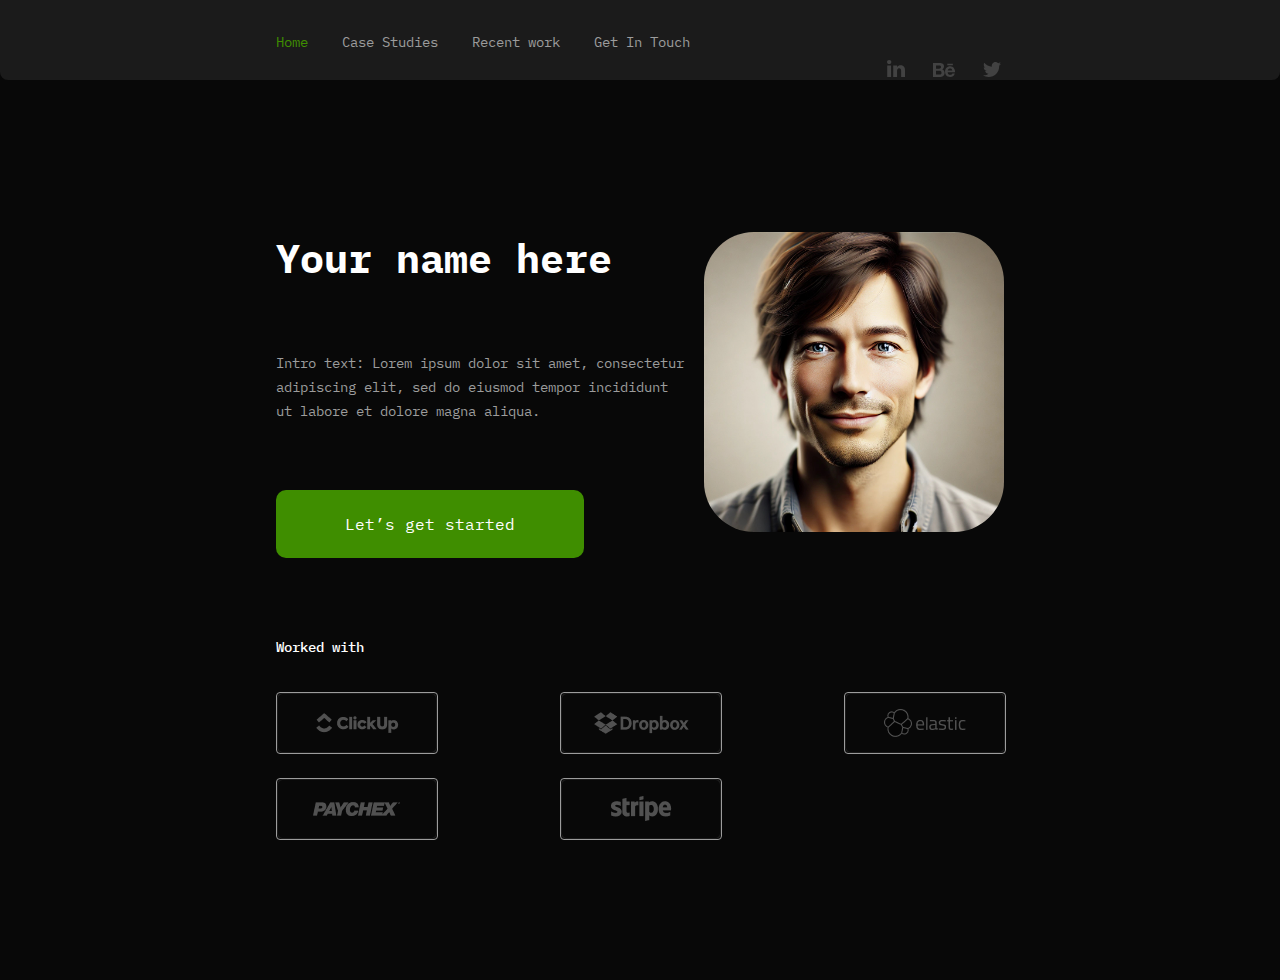
==== commit 615cedfe: "tablet done" ====
--- a/index.html
+++ b/index.html
@@ -57,7 +57,7 @@
 			</div>
 		</header>
 		<main>
-			<section>
+			<section class="hero">
 				<div class="container container--hero">
 					<div class="hero__info">
 						<h1 class="hero__title">Your name here</h1>
--- a/css/main.css
+++ b/css/main.css
@@ -115,6 +115,11 @@
   transform: scale(1.1);
 }
 
+@media screen and (min-width: 767px) {
+  .button {
+    width: 308px;
+  }
+}
 header {
   position: relative;
   z-index: 52;
@@ -196,6 +201,9 @@
 .navi__item:not(:last-child) {
   margin-bottom: 32px;
 }
+.navi__item--active {
+  color: var(--greenish);
+}
 
 .social__header {
   display: flex;
@@ -215,6 +223,27 @@
   opacity: 1;
 }
 
+@media screen and (min-width: 767px) {
+  header {
+    height: 80px;
+    padding: 30px 0;
+  }
+  .burger {
+    display: none;
+  }
+  .header__navi {
+    position: relative;
+    display: block;
+    padding: 0;
+    background-color: transparent;
+  }
+  .navi__item {
+    margin-bottom: 0;
+  }
+  .navi__item:not(:last-child) {
+    margin-right: 24px;
+  }
+}
 .hero__info {
   display: flex;
   flex-direction: column;
@@ -240,11 +269,38 @@
 .hero__img {
   margin: 0 auto;
   order: 1;
-  width: 300px;
-  height: 300px;
+  max-width: 300px;
+  max-height: 300px;
   border-radius: 50px;
 }
 
+@media screen and (min-width: 767px) {
+  .hero__info {
+    display: flex;
+    align-content: center;
+    justify-content: space-between;
+    width: 492px;
+    height: 350px;
+    order: 0;
+    padding-bottom: 24px;
+    padding-right: 14px;
+  }
+  .hero__title {
+    display: flex;
+    justify-content: flex-start;
+    font-family: var(--secodary-font);
+    font-size: 40px;
+    font-weight: 700;
+    line-height: 52px;
+    color: var(--whiteish);
+  }
+  .hero__img {
+    display: unset;
+    width: 350px;
+    height: 350px;
+    order: 0;
+  }
+}
 .partnerships__title {
   font-size: 14px;
   font-weight: 500;
@@ -274,6 +330,38 @@
   border: 1px solid var(--greenish);
 }
 
+@media screen and (min-width: 767px) {
+  .partnerships__title {
+    text-align: left;
+  }
+  .partnerships__list {
+    display: flex;
+    justify-content: flex-start;
+    margin-bottom: 0;
+  }
+  .partnerships__items {
+    margin-bottom: 0;
+    width: 160px;
+    margin-top: 24px;
+    margin-left: 124px;
+  }
+  .partnerships__items:nth-child(1) {
+    margin-left: 0;
+  }
+  .partnerships__items:nth-child(4n) {
+    margin-left: 0;
+  }
+  .partnerships__items:nth-child(-n+3) {
+    margin-top: 0;
+  }
+}
+@media screen and (min-width: 1200px) {
+  .partnerships__list {
+    display: flex;
+    margin: 0;
+    padding: 0;
+  }
+}
 .experience__title {
   font-size: 34px;
   font-weight: 700;
@@ -477,10 +565,10 @@
 }
 .modal__window {
   position: relative;
-  width: 508px;
+  width: 100vw;
+  height: 100vh;
   padding: 24px 40px;
   background-color: #1b1b1b;
-  border-radius: 20px;
   transform: scale(0);
   transition: transform ease-in-out 0.2s;
 }
@@ -567,6 +655,12 @@
   transform: scale(1);
 }
 
+@media screen and (min-width: 767px) {
+  .modal__form {
+    width: 450px;
+    margin: 0 auto;
+  }
+}
 .container {
   max-width: 480px;
   margin: 0 auto;
@@ -586,17 +680,72 @@
 .container--partnerships {
   padding-top: 56px;
 }
-
-@media screen and (min-width: 768px) {
+.container--experience {
+  display: flex;
+  flex-direction: column;
+  padding-top: 110px;
+}
+.container--project {
+  display: flex;
+  flex-direction: column;
+  padding-top: 120px;
+}
+
+@media screen and (min-width: 767px) {
   .container {
-    width: 768px;
+    max-width: 768px;
     margin: 0 auto;
+  }
+  .container--hero {
+    display: flex;
+    justify-content: space-between;
+    flex-direction: row;
+    padding-top: 48px;
+  }
+  .container--partnerships {
+    display: flex;
+    flex-direction: column;
+    padding-top: 56px;
+  }
+  .container--experience {
+    display: flex;
+    flex-direction: column;
+    padding-top: 110px;
+  }
+  .container--project {
+    display: flex;
+    flex-direction: column;
+    padding-top: 120px;
   }
 }
 @media screen and (min-width: 1200px) {
   .container {
     width: 1200px;
     margin: 0 auto;
+  }
+  .container--header {
+    display: flex;
+    justify-content: space-between;
+    align-items: center;
+    height: 80px;
+  }
+  .container--hero {
+    display: flex;
+    justify-content: space-between;
+    padding-top: 152px;
+  }
+  .container--partnerships {
+    padding-top: 56px;
+  }
+  .container--experience {
+    display: flex;
+    flex-direction: column;
+    padding-top: 110px;
+  }
+  .container--project {
+    display: flex;
+    flex-direction: column;
+    padding-top: 120px;
   }
 }
 .noselect {
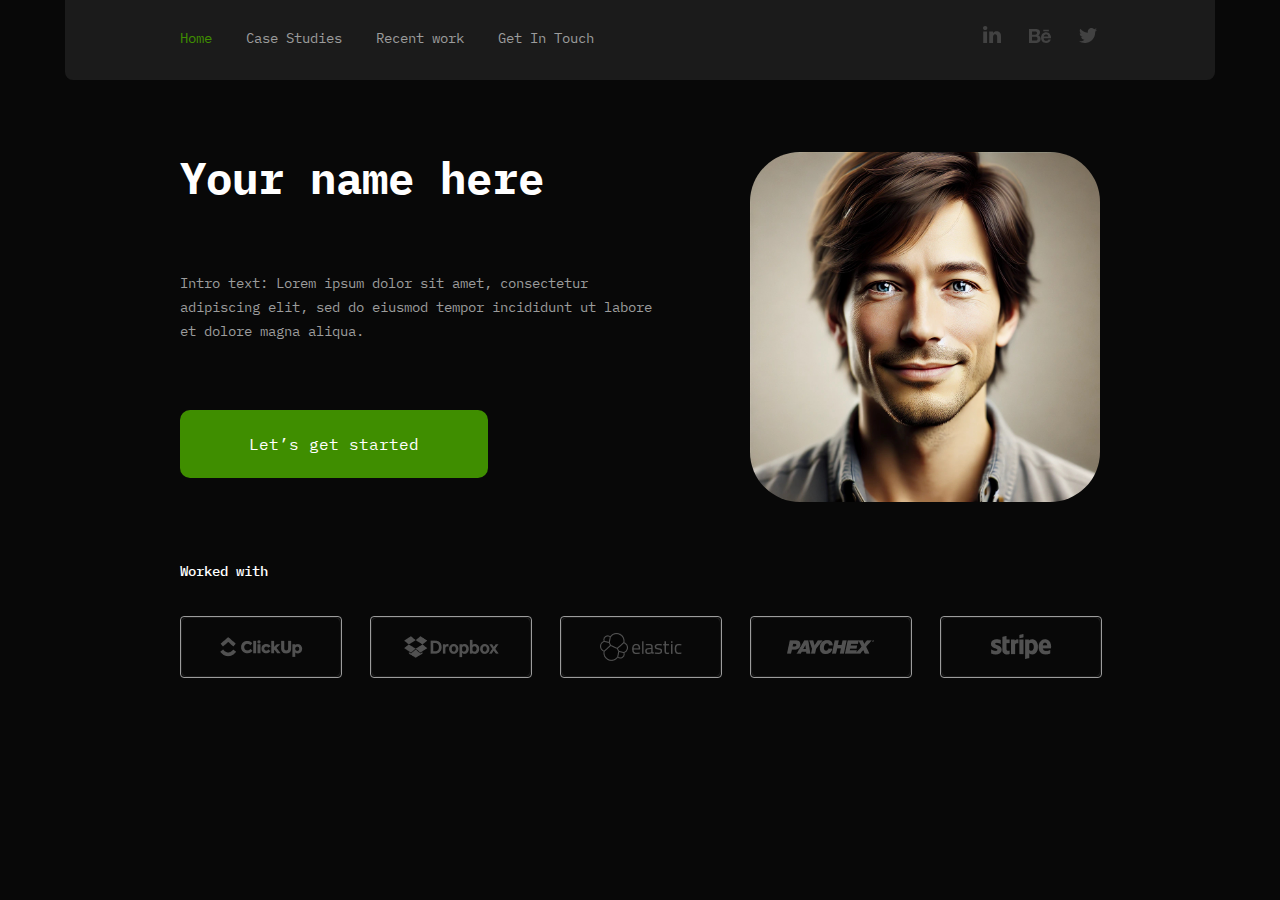
==== commit 0c30f535: "leo changes" ====
--- a/index.html
+++ b/index.html
@@ -246,8 +246,9 @@
 				</form>
 			</div>
 		</div>
+
+		<script src="./js/modal-window.js"></script>
+		<script src="./js/theme.js"></script>
+		<script src="./js/burger-window.js"></script>
 	</body>
-	<script src="./js/modal-window.js"></script>
-	<script src="./js/theme.js"></script>
-	<script src="./js/burger-window.js"></script>
 </html>
--- a/css/main.css
+++ b/css/main.css
@@ -212,6 +212,10 @@
 .social__item:not(:last-child) {
   margin-right: 24px;
 }
+.social__link {
+  width: 100%;
+  height: 100%;
+}
 .social__svg {
   width: 24px;
   height: 24px;
@@ -233,6 +237,7 @@
   }
   .header__navi {
     position: relative;
+    height: 20px;
     display: block;
     padding: 0;
     background-color: transparent;
@@ -242,6 +247,20 @@
   }
   .navi__item:not(:last-child) {
     margin-right: 24px;
+  }
+  .navi__item:hover, .navi__item:focus {
+    color: var(--greenish);
+  }
+}
+@media screen and (min-width: 1200px) {
+  header {
+    position: fixed;
+    border-radius: 0 0 8px 8px;
+    padding: 26px 0 26px;
+    width: 1150px;
+    top: 0;
+    left: 50%;
+    transform: translateX(-50%);
   }
 }
 .hero__info {
@@ -301,6 +320,17 @@
     order: 0;
   }
 }
+@media screen and (min-width: 1200px) {
+  .hero__title {
+    font-size: 44px;
+    font-weight: 700;
+    line-height: 52px;
+  }
+  .hero__img {
+    max-width: 350px;
+    max-height: 350px;
+  }
+}
 .partnerships__title {
   font-size: 14px;
   font-weight: 500;
@@ -360,6 +390,12 @@
     display: flex;
     margin: 0;
     padding: 0;
+  }
+  .partnerships__items {
+    margin: 0;
+  }
+  .partnerships__items:not(:last-child) {
+    margin-right: 30px;
   }
 }
 .experience__title {
@@ -661,6 +697,13 @@
     margin: 0 auto;
   }
 }
+@media screen and (min-width: 1200px) {
+  .modal__window {
+    width: fit-content;
+    height: fit-content;
+    border-radius: 20px;
+  }
+}
 .container {
   max-width: 480px;
   margin: 0 auto;
@@ -720,14 +763,14 @@
 }
 @media screen and (min-width: 1200px) {
   .container {
-    width: 1200px;
+    max-width: 960px;
     margin: 0 auto;
   }
   .container--header {
+    position: relative;
     display: flex;
     justify-content: space-between;
     align-items: center;
-    height: 80px;
   }
   .container--hero {
     display: flex;
